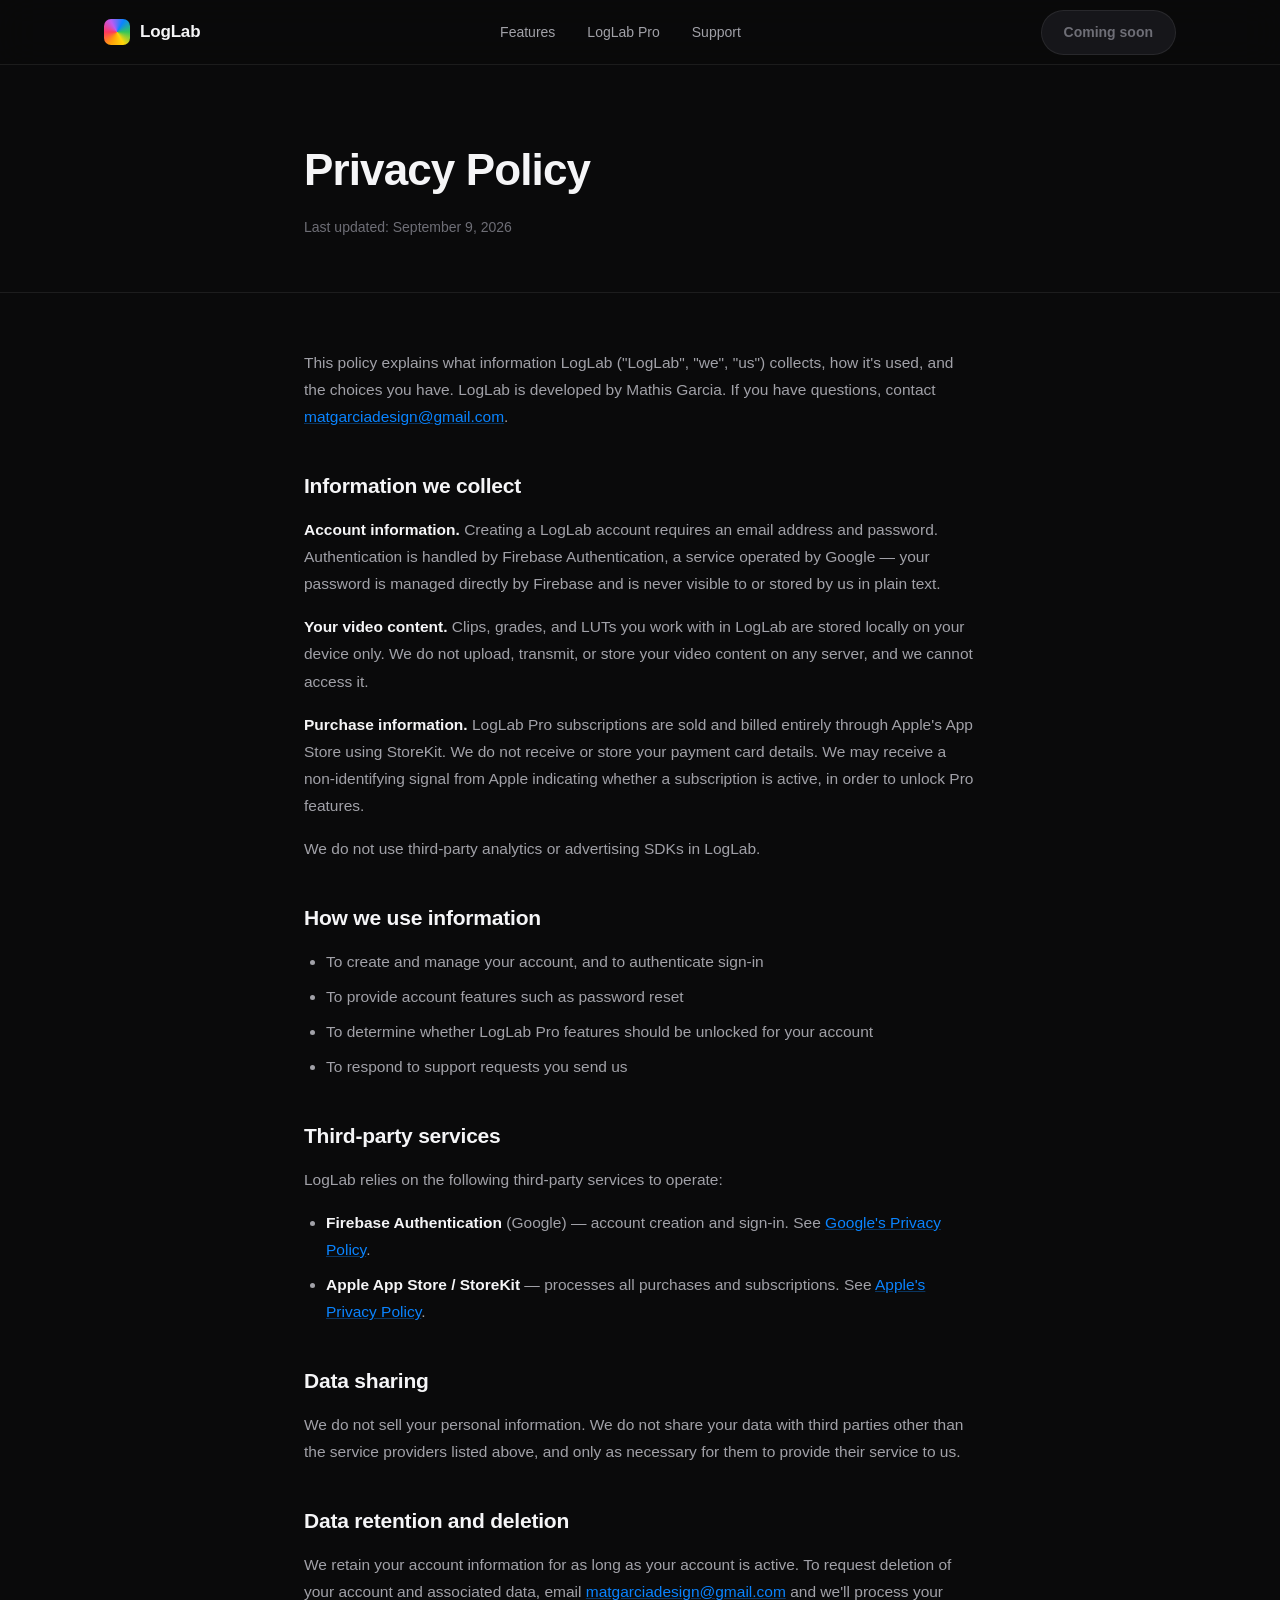
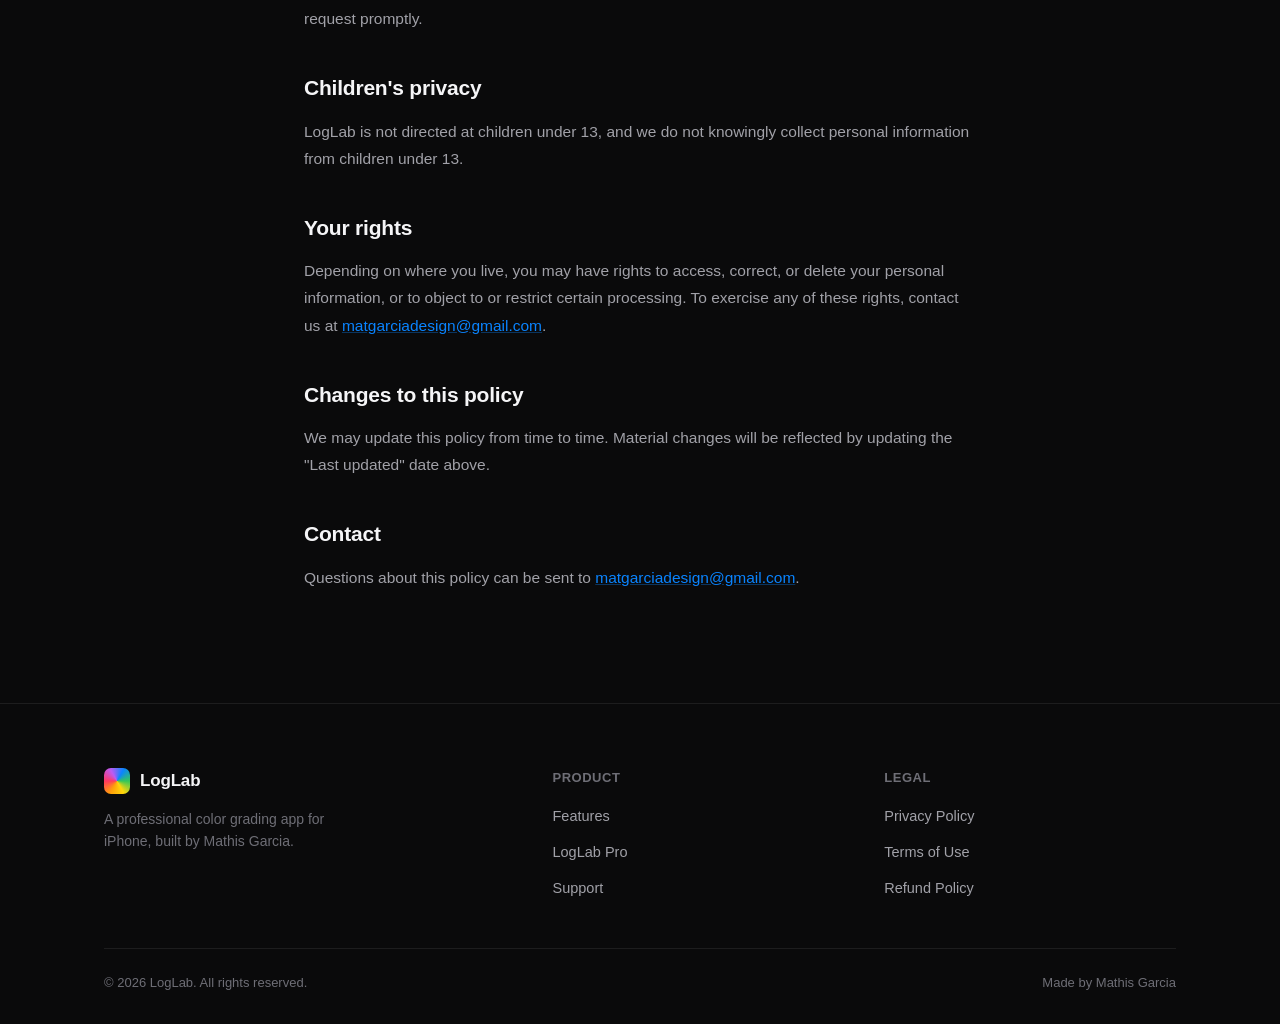
==== privacy.html @ 21fb0ba6 "Build full marketing site with legal pages Homepage presenting LogLab's features and pricing, plus P" ====
<!doctype html>
<html lang="en">
<head>
  <meta charset="utf-8" />
  <meta name="viewport" content="width=device-width, initial-scale=1" />
  <title>Privacy Policy — LogLab</title>
  <meta name="description" content="LogLab's privacy policy: what data we collect, how it's used, and your rights." />
  <link rel="icon" href="data:image/svg+xml,%3Csvg xmlns='http://www.w3.org/2000/svg' viewBox='0 0 32 32'%3E%3Cdefs%3E%3ClinearGradient id='g' x1='0' y1='0' x2='1' y2='1'%3E%3Cstop offset='0' stop-color='%2334c759'/%3E%3Cstop offset='0.33' stop-color='%23ffd60a'/%3E%3Cstop offset='0.66' stop-color='%23ff375f'/%3E%3Cstop offset='1' stop-color='%230a84ff'/%3E%3C/linearGradient%3E%3C/defs%3E%3Crect width='32' height='32' rx='8' fill='%23111'/%3E%3Ccircle cx='16' cy='16' r='9' fill='url(%23g)'/%3E%3C/svg%3E" />
  <link rel="stylesheet" href="/style.css" />
</head>
<body>

  <nav class="nav">
    <div class="nav-inner">
      <a class="brand" href="/">
        <span class="brand-mark"></span>
        LogLab
      </a>
      <div class="nav-links">
        <a href="/#features">Features</a>
        <a href="/#pro">LogLab Pro</a>
        <a href="/support.html">Support</a>
      </div>
      <div class="nav-cta">
        <a class="btn btn-disabled" href="#">Coming soon</a>
      </div>
    </div>
  </nav>

  <header class="legal-header">
    <div class="container-narrow">
      <h1>Privacy Policy</h1>
      <p class="updated">Last updated: September 9, 2026</p>
    </div>
  </header>

  <main class="legal-body">
    <div class="container-narrow">

      <p>This policy explains what information LogLab ("LogLab", "we", "us") collects, how it's used, and the choices you have. LogLab is developed by Mathis Garcia. If you have questions, contact <a href="mailto:matgarciadesign@gmail.com">matgarciadesign@gmail.com</a>.</p>

      <h2>Information we collect</h2>
      <p><strong>Account information.</strong> Creating a LogLab account requires an email address and password. Authentication is handled by Firebase Authentication, a service operated by Google — your password is managed directly by Firebase and is never visible to or stored by us in plain text.</p>
      <p><strong>Your video content.</strong> Clips, grades, and LUTs you work with in LogLab are stored locally on your device only. We do not upload, transmit, or store your video content on any server, and we cannot access it.</p>
      <p><strong>Purchase information.</strong> LogLab Pro subscriptions are sold and billed entirely through Apple's App Store using StoreKit. We do not receive or store your payment card details. We may receive a non-identifying signal from Apple indicating whether a subscription is active, in order to unlock Pro features.</p>
      <p>We do not use third-party analytics or advertising SDKs in LogLab.</p>

      <h2>How we use information</h2>
      <ul>
        <li>To create and manage your account, and to authenticate sign-in</li>
        <li>To provide account features such as password reset</li>
        <li>To determine whether LogLab Pro features should be unlocked for your account</li>
        <li>To respond to support requests you send us</li>
      </ul>

      <h2>Third-party services</h2>
      <p>LogLab relies on the following third-party services to operate:</p>
      <ul>
        <li><strong>Firebase Authentication</strong> (Google) — account creation and sign-in. See <a href="https://policies.google.com/privacy" target="_blank" rel="noopener">Google's Privacy Policy</a>.</li>
        <li><strong>Apple App Store / StoreKit</strong> — processes all purchases and subscriptions. See <a href="https://www.apple.com/legal/privacy/" target="_blank" rel="noopener">Apple's Privacy Policy</a>.</li>
      </ul>

      <h2>Data sharing</h2>
      <p>We do not sell your personal information. We do not share your data with third parties other than the service providers listed above, and only as necessary for them to provide their service to us.</p>

      <h2>Data retention and deletion</h2>
      <p>We retain your account information for as long as your account is active. To request deletion of your account and associated data, email <a href="mailto:matgarciadesign@gmail.com">matgarciadesign@gmail.com</a> and we'll process your request promptly.</p>

      <h2>Children's privacy</h2>
      <p>LogLab is not directed at children under 13, and we do not knowingly collect personal information from children under 13.</p>

      <h2>Your rights</h2>
      <p>Depending on where you live, you may have rights to access, correct, or delete your personal information, or to object to or restrict certain processing. To exercise any of these rights, contact us at <a href="mailto:matgarciadesign@gmail.com">matgarciadesign@gmail.com</a>.</p>

      <h2>Changes to this policy</h2>
      <p>We may update this policy from time to time. Material changes will be reflected by updating the "Last updated" date above.</p>

      <h2>Contact</h2>
      <p>Questions about this policy can be sent to <a href="mailto:matgarciadesign@gmail.com">matgarciadesign@gmail.com</a>.</p>

    </div>
  </main>

  <footer>
    <div class="container">
      <div class="footer-grid">
        <div class="footer-brand">
          <a class="brand" href="/">
            <span class="brand-mark"></span>
            LogLab
          </a>
          <p>A professional color grading app for iPhone, built by Mathis Garcia.</p>
        </div>
        <div class="footer-col">
          <h4>Product</h4>
          <ul>
            <li><a href="/#features">Features</a></li>
            <li><a href="/#pro">LogLab Pro</a></li>
            <li><a href="/support.html">Support</a></li>
          </ul>
        </div>
        <div class="footer-col">
          <h4>Legal</h4>
          <ul>
            <li><a href="/privacy.html">Privacy Policy</a></li>
            <li><a href="/terms.html">Terms of Use</a></li>
            <li><a href="/refunds.html">Refund Policy</a></li>
          </ul>
        </div>
      </div>
      <div class="footer-bottom">
        <span>&copy; 2026 LogLab. All rights reserved.</span>
        <span>Made by Mathis Garcia</span>
      </div>
    </div>
  </footer>

</body>
</html>
---- style.css ----
/* LogLab — shared styles */

:root {
  --bg: #0a0a0b;
  --card: #16161a;
  --card-hover: #1c1c21;
  --border: rgba(255, 255, 255, 0.08);
  --border-strong: rgba(255, 255, 255, 0.14);
  --text: #f5f5f7;
  --text-secondary: #a1a1a8;
  --text-tertiary: #6e6e76;
  --green: #34c759;
  --yellow: #ffd60a;
  --orange: #ff9f0a;
  --pink: #ff375f;
  --purple: #bf5af2;
  --blue: #0a84ff;
  --gradient: conic-gradient(from 90deg, var(--green), var(--yellow), var(--orange), var(--pink), var(--purple), var(--blue), var(--green));
  --radius-lg: 24px;
  --radius-md: 16px;
  --radius-sm: 10px;
  --container: 1120px;
  --container-narrow: 720px;
}

* {
  box-sizing: border-box;
}

html {
  background: var(--bg);
}

body {
  margin: 0;
  background: var(--bg);
  color: var(--text);
  font-family: -apple-system, BlinkMacSystemFont, "SF Pro Text", "Helvetica Neue", Arial, sans-serif;
  -webkit-font-smoothing: antialiased;
  line-height: 1.5;
}

img, svg {
  max-width: 100%;
  display: block;
}

a {
  color: inherit;
  text-decoration: none;
}

.container {
  max-width: var(--container);
  margin: 0 auto;
  padding: 0 24px;
}

.container-narrow {
  max-width: var(--container-narrow);
  margin: 0 auto;
  padding: 0 24px;
}

/* Nav */

.nav {
  position: sticky;
  top: 0;
  z-index: 50;
  backdrop-filter: blur(20px);
  -webkit-backdrop-filter: blur(20px);
  background: rgba(10, 10, 11, 0.72);
  border-bottom: 1px solid var(--border);
}

.nav-inner {
  max-width: var(--container);
  margin: 0 auto;
  padding: 0 24px;
  height: 64px;
  display: flex;
  align-items: center;
  justify-content: space-between;
  gap: 24px;
}

.brand {
  display: flex;
  align-items: center;
  gap: 10px;
  font-size: 17px;
  font-weight: 600;
  letter-spacing: -0.01em;
}

.brand-mark {
  width: 26px;
  height: 26px;
  border-radius: 7px;
  background: var(--gradient);
  flex-shrink: 0;
}

.nav-links {
  display: flex;
  align-items: center;
  gap: 32px;
  font-size: 14px;
  color: var(--text-secondary);
}

.nav-links a:hover {
  color: var(--text);
}

.nav-cta {
  display: flex;
  align-items: center;
  gap: 16px;
}

/* Buttons */

.btn {
  display: inline-flex;
  align-items: center;
  justify-content: center;
  gap: 8px;
  padding: 11px 22px;
  border-radius: 100px;
  font-size: 14px;
  font-weight: 600;
  border: 1px solid transparent;
  cursor: pointer;
  transition: transform 0.15s ease, background 0.15s ease, opacity 0.15s ease;
  white-space: nowrap;
}

.btn:active {
  transform: scale(0.97);
}

.btn-primary {
  background: var(--text);
  color: #000;
}

.btn-primary:hover {
  background: #d6d6da;
}

.btn-secondary {
  background: transparent;
  border-color: var(--border-strong);
  color: var(--text);
}

.btn-secondary:hover {
  background: rgba(255, 255, 255, 0.06);
}

.btn-disabled {
  background: var(--card);
  color: var(--text-tertiary);
  border-color: var(--border);
  cursor: default;
  pointer-events: none;
}

.btn-lg {
  padding: 15px 30px;
  font-size: 16px;
}

/* Hero */

.hero {
  padding: 120px 0 80px;
  text-align: center;
  position: relative;
  overflow: hidden;
}

.hero-glow {
  position: absolute;
  top: -200px;
  left: 50%;
  transform: translateX(-50%);
  width: 900px;
  height: 500px;
  background: var(--gradient);
  filter: blur(160px);
  opacity: 0.16;
  pointer-events: none;
}

.eyebrow {
  display: inline-flex;
  align-items: center;
  gap: 8px;
  font-size: 13px;
  font-weight: 600;
  color: var(--text-secondary);
  background: var(--card);
  border: 1px solid var(--border);
  padding: 6px 14px;
  border-radius: 100px;
  margin-bottom: 28px;
}

.hero h1 {
  font-size: clamp(2.6rem, 6vw, 4.5rem);
  font-weight: 700;
  letter-spacing: -0.03em;
  line-height: 1.05;
  margin: 0 0 24px;
}

.hero p.lead {
  font-size: clamp(1.05rem, 2vw, 1.3rem);
  color: var(--text-secondary);
  max-width: 620px;
  margin: 0 auto 40px;
  line-height: 1.55;
}

.hero-actions {
  display: flex;
  align-items: center;
  justify-content: center;
  gap: 14px;
  flex-wrap: wrap;
  margin-bottom: 12px;
}

.hero-note {
  font-size: 13px;
  color: var(--text-tertiary);
}

/* Placeholder assets */

.asset-placeholder {
  border: 1px dashed var(--border-strong);
  border-radius: var(--radius-md);
  background: var(--card);
  color: var(--text-tertiary);
  display: flex;
  flex-direction: column;
  align-items: center;
  justify-content: center;
  text-align: center;
  font-size: 13px;
  padding: 16px;
  line-height: 1.5;
  gap: 6px;
}

.asset-placeholder code {
  color: var(--text-secondary);
  font-family: ui-monospace, SFMono-Regular, Menlo, monospace;
  font-size: 12px;
}

.hero-shot {
  margin-top: 64px;
  max-width: 920px;
  margin-left: auto;
  margin-right: auto;
  aspect-ratio: 16 / 10;
}

/* Sections */

section {
  padding: 96px 0;
}

.section-head {
  text-align: center;
  max-width: 620px;
  margin: 0 auto 56px;
}

.section-head .kicker {
  font-size: 13px;
  font-weight: 700;
  letter-spacing: 0.06em;
  text-transform: uppercase;
  color: var(--blue);
  margin-bottom: 12px;
}

.section-head h2 {
  font-size: clamp(1.8rem, 3.5vw, 2.5rem);
  font-weight: 700;
  letter-spacing: -0.02em;
  margin: 0 0 14px;
}

.section-head p {
  color: var(--text-secondary);
  font-size: 17px;
  line-height: 1.6;
  margin: 0;
}

/* Feature grid */

.grid {
  display: grid;
  grid-template-columns: repeat(3, 1fr);
  gap: 20px;
}

.card {
  background: var(--card);
  border: 1px solid var(--border);
  border-radius: var(--radius-md);
  padding: 32px;
}

.card-icon {
  width: 44px;
  height: 44px;
  border-radius: 12px;
  display: flex;
  align-items: center;
  justify-content: center;
  margin-bottom: 20px;
}

.card-icon svg {
  width: 22px;
  height: 22px;
}

.card h3 {
  font-size: 18px;
  font-weight: 600;
  margin: 0 0 10px;
  letter-spacing: -0.01em;
}

.card p {
  font-size: 14.5px;
  color: var(--text-secondary);
  line-height: 1.6;
  margin: 0;
}

/* Showcase */

.showcase-grid {
  display: grid;
  grid-template-columns: repeat(3, 1fr);
  gap: 20px;
}

.showcase-item .asset-placeholder {
  aspect-ratio: 9 / 18;
  border-radius: var(--radius-lg);
}

.showcase-caption {
  margin-top: 14px;
  text-align: center;
  font-size: 14px;
  color: var(--text-secondary);
}

/* Pricing */

.pricing-grid {
  display: grid;
  grid-template-columns: 1fr 1fr;
  gap: 24px;
  max-width: 800px;
  margin: 0 auto;
}

.plan {
  background: var(--card);
  border: 1px solid var(--border);
  border-radius: var(--radius-lg);
  padding: 36px;
}

.plan-pro {
  border-color: var(--border-strong);
  background: linear-gradient(180deg, rgba(255,255,255,0.04), var(--card) 40%);
  position: relative;
}

.plan-badge {
  position: absolute;
  top: -12px;
  right: 28px;
  background: var(--gradient);
  color: #000;
  font-size: 11px;
  font-weight: 700;
  padding: 5px 12px;
  border-radius: 100px;
}

.plan h3 {
  font-size: 15px;
  font-weight: 600;
  color: var(--text-secondary);
  margin: 0 0 8px;
  text-transform: uppercase;
  letter-spacing: 0.04em;
}

.plan .price {
  font-size: 36px;
  font-weight: 700;
  letter-spacing: -0.02em;
  margin: 0 0 4px;
}

.plan .price span {
  font-size: 15px;
  font-weight: 500;
  color: var(--text-tertiary);
}

.plan .price-note {
  font-size: 13px;
  color: var(--text-tertiary);
  margin: 0 0 28px;
}

.plan ul {
  list-style: none;
  padding: 0;
  margin: 0 0 28px;
  display: flex;
  flex-direction: column;
  gap: 12px;
}

.plan li {
  display: flex;
  align-items: flex-start;
  gap: 10px;
  font-size: 14.5px;
  color: var(--text-secondary);
  line-height: 1.5;
}

.plan li svg {
  flex-shrink: 0;
  margin-top: 3px;
  width: 15px;
  height: 15px;
}

/* CTA band */

.cta-band {
  text-align: center;
  border-top: 1px solid var(--border);
}

.cta-band h2 {
  font-size: clamp(1.8rem, 4vw, 2.75rem);
  font-weight: 700;
  letter-spacing: -0.02em;
  margin: 0 0 16px;
}

.cta-band p {
  color: var(--text-secondary);
  font-size: 16px;
  margin: 0 0 36px;
}

/* Footer */

footer {
  border-top: 1px solid var(--border);
  padding: 64px 0 32px;
}

.footer-grid {
  display: grid;
  grid-template-columns: 1.4fr 1fr 1fr;
  gap: 40px;
  padding-bottom: 48px;
}

.footer-brand p {
  color: var(--text-tertiary);
  font-size: 14px;
  margin: 14px 0 0;
  max-width: 260px;
  line-height: 1.6;
}

.footer-col h4 {
  font-size: 13px;
  font-weight: 600;
  color: var(--text-tertiary);
  text-transform: uppercase;
  letter-spacing: 0.04em;
  margin: 0 0 16px;
}

.footer-col ul {
  list-style: none;
  padding: 0;
  margin: 0;
  display: flex;
  flex-direction: column;
  gap: 12px;
}

.footer-col a {
  font-size: 14.5px;
  color: var(--text-secondary);
}

.footer-col a:hover {
  color: var(--text);
}

.footer-bottom {
  border-top: 1px solid var(--border);
  padding-top: 24px;
  display: flex;
  align-items: center;
  justify-content: space-between;
  flex-wrap: wrap;
  gap: 12px;
  font-size: 13px;
  color: var(--text-tertiary);
}

/* Legal pages */

.legal-header {
  padding: 72px 0 40px;
  border-bottom: 1px solid var(--border);
}

.legal-header h1 {
  font-size: clamp(2rem, 4vw, 2.75rem);
  font-weight: 700;
  letter-spacing: -0.02em;
  margin: 0 0 12px;
}

.legal-header .updated {
  color: var(--text-tertiary);
  font-size: 14px;
}

.legal-body {
  padding: 56px 0 96px;
}

.legal-body h2 {
  font-size: 21px;
  font-weight: 600;
  letter-spacing: -0.01em;
  margin: 40px 0 14px;
}

.legal-body h2:first-child {
  margin-top: 0;
}

.legal-body p {
  color: var(--text-secondary);
  font-size: 15.5px;
  line-height: 1.75;
  margin: 0 0 16px;
}

.legal-body ul {
  color: var(--text-secondary);
  font-size: 15.5px;
  line-height: 1.75;
  padding-left: 22px;
  margin: 0 0 16px;
}

.legal-body li {
  margin-bottom: 8px;
}

.legal-body a {
  color: var(--blue);
  text-decoration: underline;
  text-decoration-color: rgba(10, 132, 255, 0.35);
}

.legal-body a:hover {
  text-decoration-color: var(--blue);
}

.legal-body strong {
  color: var(--text);
}

/* Responsive */

@media (max-width: 860px) {
  .nav-links { display: none; }
  .grid { grid-template-columns: 1fr; }
  .showcase-grid { grid-template-columns: 1fr; }
  .pricing-grid { grid-template-columns: 1fr; }
  .footer-grid { grid-template-columns: 1fr; gap: 32px; }
  section { padding: 64px 0; }
  .hero { padding: 88px 0 56px; }
}
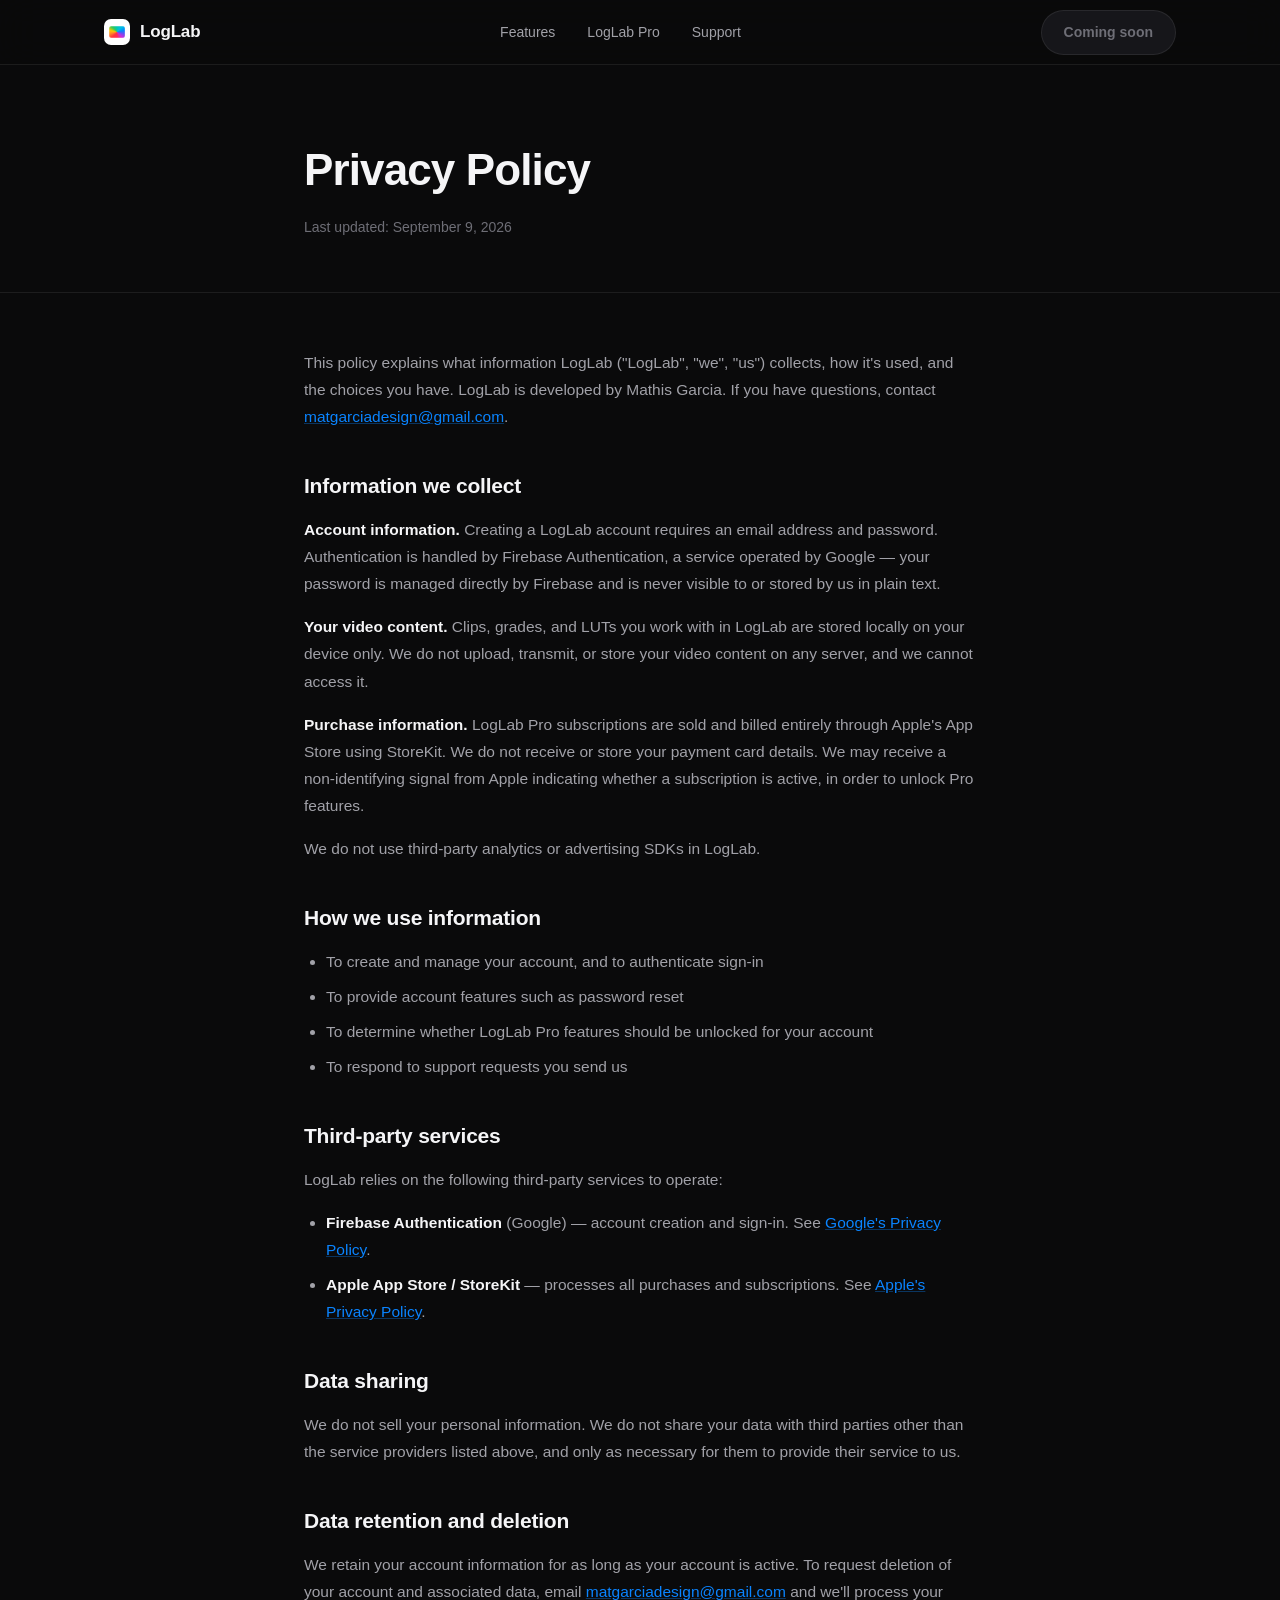
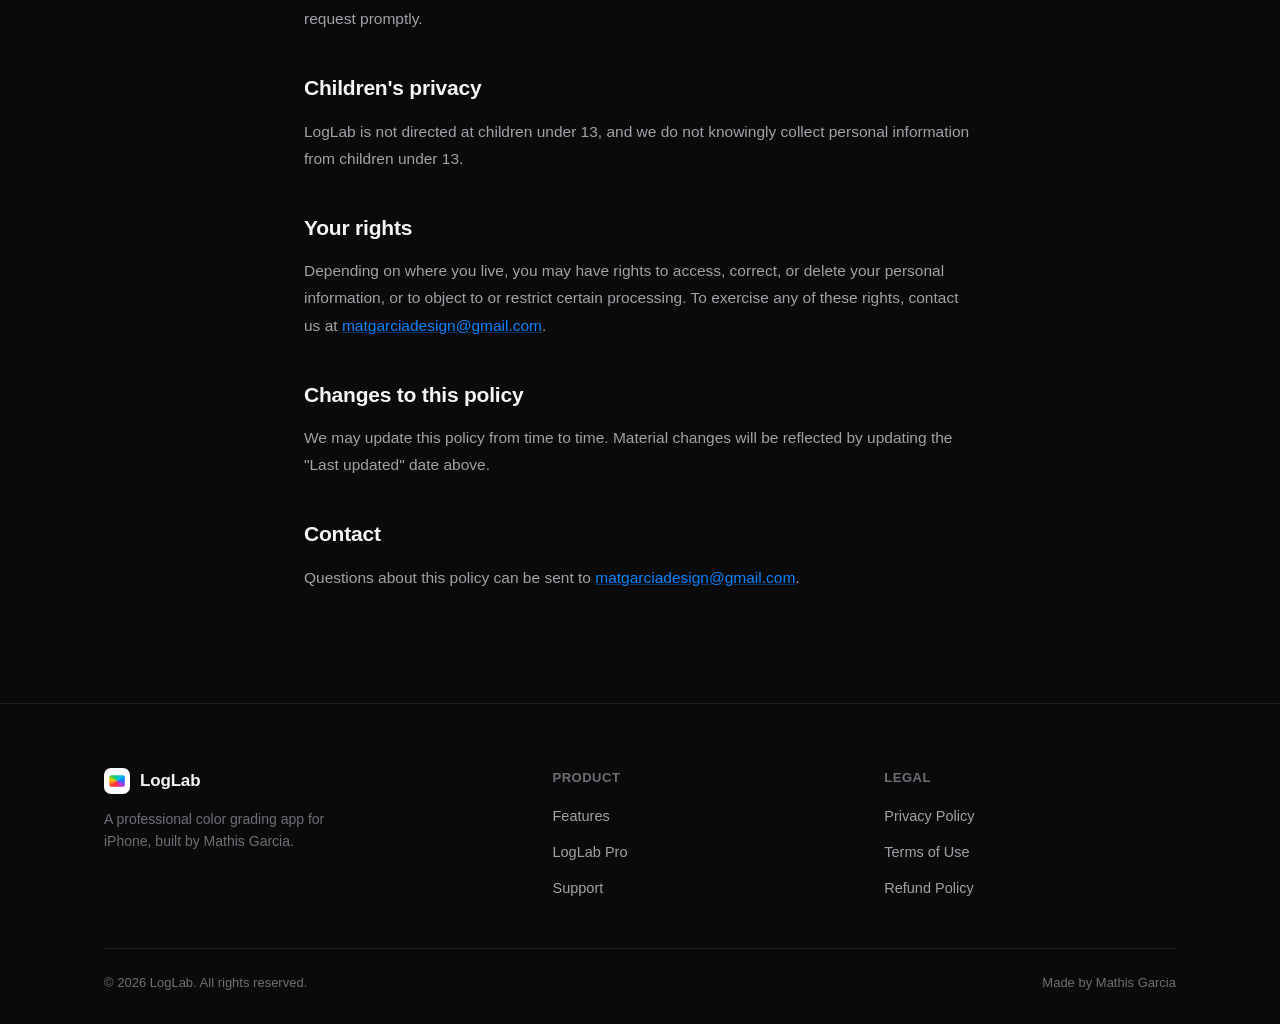
==== commit 7b4a2c74: "Use real app icon consistently for nav mark and favicon Replaces the CSS gradient approximation in t" ====
--- a/privacy.html
+++ b/privacy.html
@@ -5,7 +5,7 @@
   <meta name="viewport" content="width=device-width, initial-scale=1" />
   <title>Privacy Policy — LogLab</title>
   <meta name="description" content="LogLab's privacy policy: what data we collect, how it's used, and your rights." />
-  <link rel="icon" href="data:image/svg+xml,%3Csvg xmlns='http://www.w3.org/2000/svg' viewBox='0 0 32 32'%3E%3Cdefs%3E%3ClinearGradient id='g' x1='0' y1='0' x2='1' y2='1'%3E%3Cstop offset='0' stop-color='%2334c759'/%3E%3Cstop offset='0.33' stop-color='%23ffd60a'/%3E%3Cstop offset='0.66' stop-color='%23ff375f'/%3E%3Cstop offset='1' stop-color='%230a84ff'/%3E%3C/linearGradient%3E%3C/defs%3E%3Crect width='32' height='32' rx='8' fill='%23111'/%3E%3Ccircle cx='16' cy='16' r='9' fill='url(%23g)'/%3E%3C/svg%3E" />
+  <link rel="icon" href="/app-icon.png" />
   <link rel="stylesheet" href="/style.css" />
 </head>
 <body>
--- a/style.css
+++ b/style.css
@@ -98,7 +98,7 @@
   width: 26px;
   height: 26px;
   border-radius: 7px;
-  background: var(--gradient);
+  background: url('/app-icon.png') center / cover no-repeat;
   flex-shrink: 0;
 }
 
@@ -195,6 +195,14 @@
   pointer-events: none;
 }
 
+.hero-icon {
+  width: 96px;
+  height: 96px;
+  border-radius: 22px;
+  margin: 0 auto 28px;
+  box-shadow: 0 16px 40px rgba(0, 0, 0, 0.45);
+}
+
 .eyebrow {
   display: inline-flex;
   align-items: center;
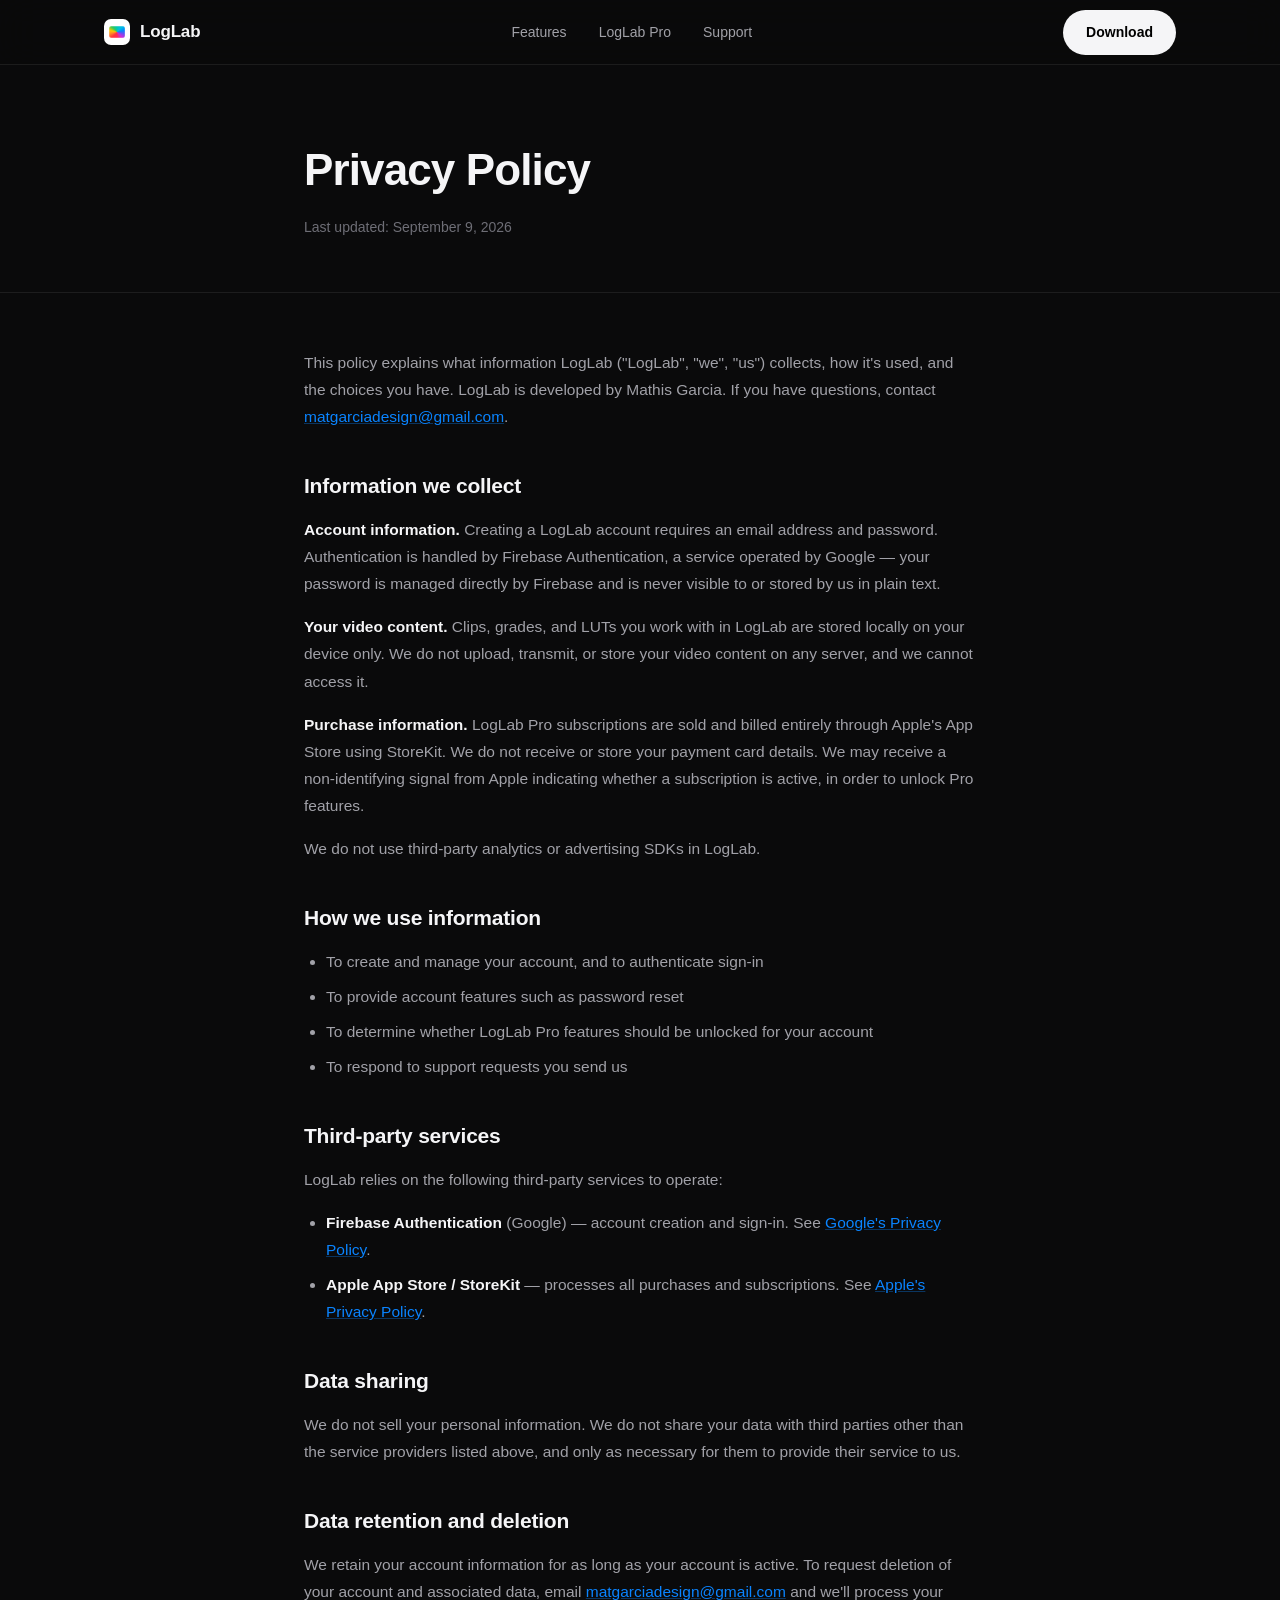
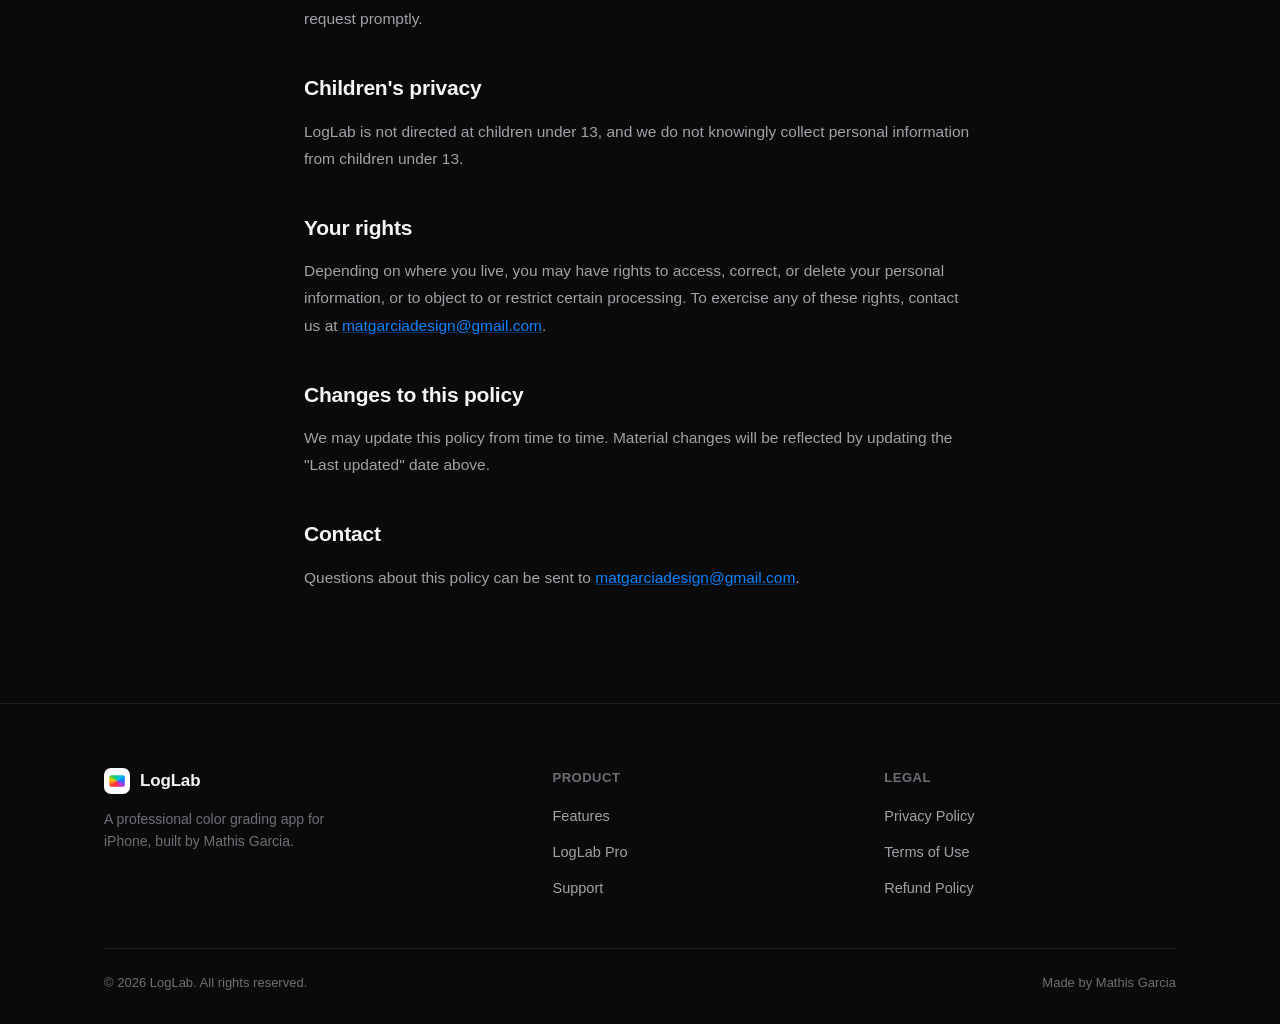
==== commit d221a0db: "Update site copy and CTAs now that LogLab is live on the App Store Co-Authored-By: Claude Sonnet 5 <" ====
--- a/privacy.html
+++ b/privacy.html
@@ -22,7 +22,7 @@
         <a href="/support.html">Support</a>
       </div>
       <div class="nav-cta">
-        <a class="btn btn-disabled" href="#">Coming soon</a>
+        <a class="btn btn-primary" href="https://apps.apple.com/fr/app/loglab/id6808128285?l=en-GB" target="_blank" rel="noopener">Download</a>
       </div>
     </div>
   </nav>
--- a/style.css
+++ b/style.css
@@ -272,11 +272,15 @@
 }
 
 .hero-shot {
+  display: block;
   margin-top: 64px;
   max-width: 920px;
+  width: 100%;
+  height: auto;
   margin-left: auto;
   margin-right: auto;
-  aspect-ratio: 16 / 10;
+  border-radius: var(--radius-lg);
+  box-shadow: 0 40px 80px -20px rgba(0, 0, 0, 0.5);
 }
 
 /* Sections */
@@ -368,6 +372,13 @@
 
 .showcase-item .asset-placeholder {
   aspect-ratio: 9 / 18;
+  border-radius: var(--radius-lg);
+}
+
+.showcase-shot {
+  width: 100%;
+  height: auto;
+  display: block;
   border-radius: var(--radius-lg);
 }
 
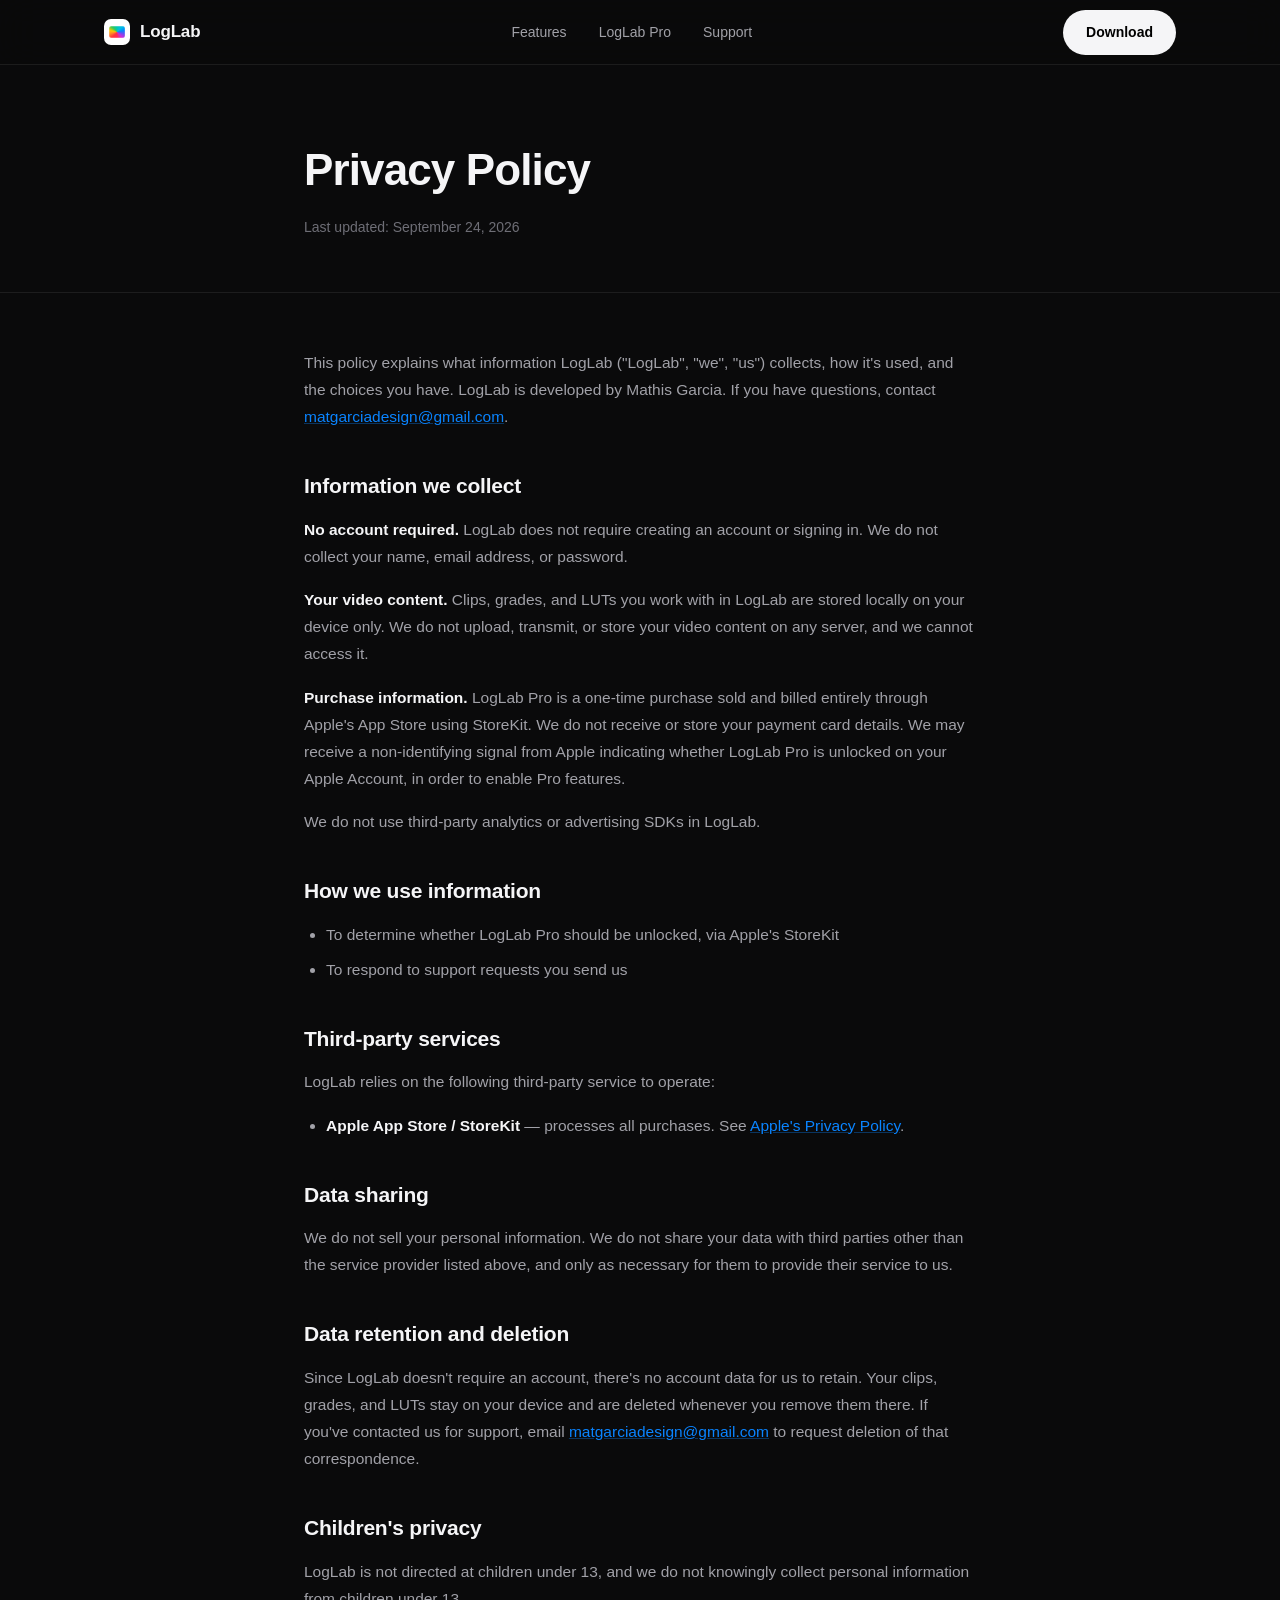
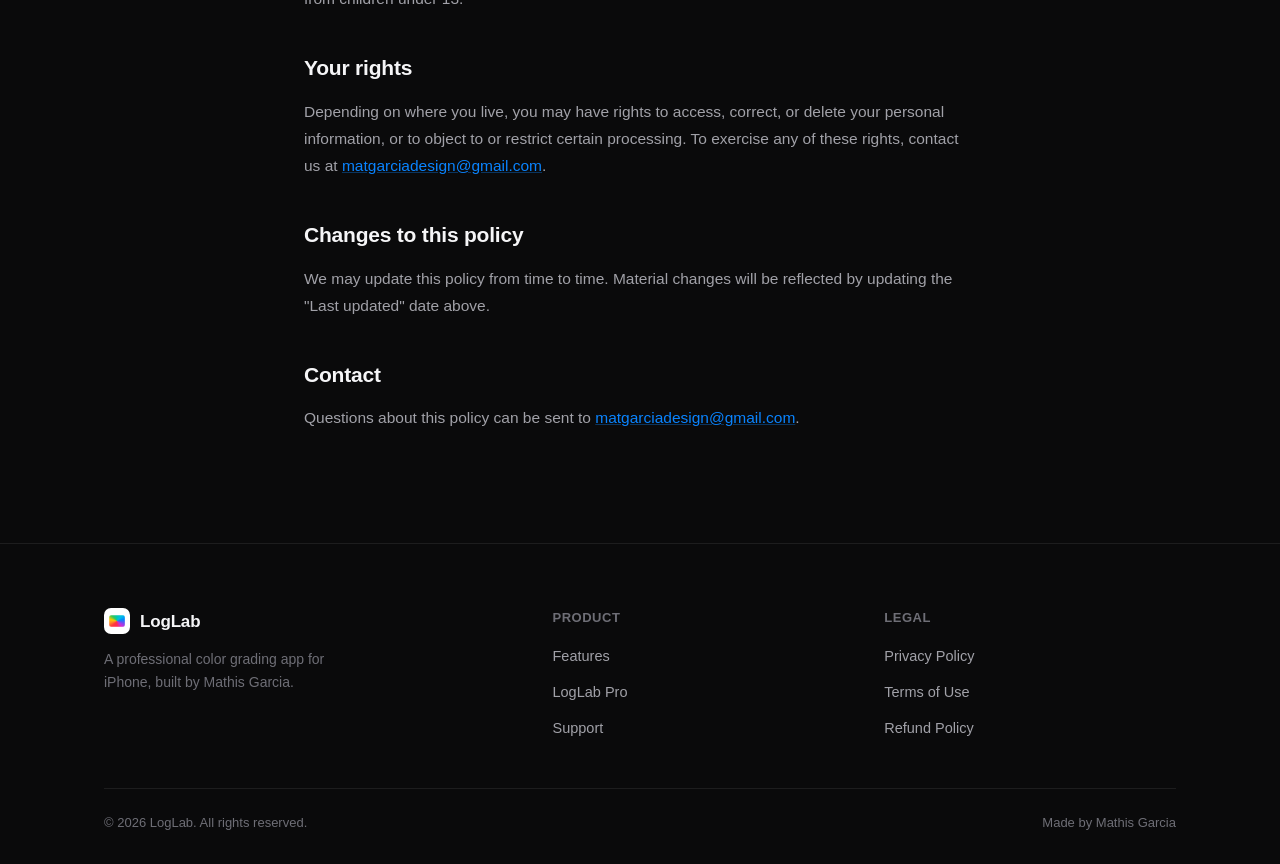
==== commit ef883bc9: "Switch pricing and legal copy from subscription to lifetime purchase LogLab Pro moved from a $4/mont" ====
--- a/privacy.html
+++ b/privacy.html
@@ -30,7 +30,7 @@
   <header class="legal-header">
     <div class="container-narrow">
       <h1>Privacy Policy</h1>
-      <p class="updated">Last updated: September 9, 2026</p>
+      <p class="updated">Last updated: September 24, 2026</p>
     </div>
   </header>
 
@@ -40,31 +40,28 @@
       <p>This policy explains what information LogLab ("LogLab", "we", "us") collects, how it's used, and the choices you have. LogLab is developed by Mathis Garcia. If you have questions, contact <a href="mailto:matgarciadesign@gmail.com">matgarciadesign@gmail.com</a>.</p>
 
       <h2>Information we collect</h2>
-      <p><strong>Account information.</strong> Creating a LogLab account requires an email address and password. Authentication is handled by Firebase Authentication, a service operated by Google — your password is managed directly by Firebase and is never visible to or stored by us in plain text.</p>
+      <p><strong>No account required.</strong> LogLab does not require creating an account or signing in. We do not collect your name, email address, or password.</p>
       <p><strong>Your video content.</strong> Clips, grades, and LUTs you work with in LogLab are stored locally on your device only. We do not upload, transmit, or store your video content on any server, and we cannot access it.</p>
-      <p><strong>Purchase information.</strong> LogLab Pro subscriptions are sold and billed entirely through Apple's App Store using StoreKit. We do not receive or store your payment card details. We may receive a non-identifying signal from Apple indicating whether a subscription is active, in order to unlock Pro features.</p>
+      <p><strong>Purchase information.</strong> LogLab Pro is a one-time purchase sold and billed entirely through Apple's App Store using StoreKit. We do not receive or store your payment card details. We may receive a non-identifying signal from Apple indicating whether LogLab Pro is unlocked on your Apple Account, in order to enable Pro features.</p>
       <p>We do not use third-party analytics or advertising SDKs in LogLab.</p>
 
       <h2>How we use information</h2>
       <ul>
-        <li>To create and manage your account, and to authenticate sign-in</li>
-        <li>To provide account features such as password reset</li>
-        <li>To determine whether LogLab Pro features should be unlocked for your account</li>
+        <li>To determine whether LogLab Pro should be unlocked, via Apple's StoreKit</li>
         <li>To respond to support requests you send us</li>
       </ul>
 
       <h2>Third-party services</h2>
-      <p>LogLab relies on the following third-party services to operate:</p>
+      <p>LogLab relies on the following third-party service to operate:</p>
       <ul>
-        <li><strong>Firebase Authentication</strong> (Google) — account creation and sign-in. See <a href="https://policies.google.com/privacy" target="_blank" rel="noopener">Google's Privacy Policy</a>.</li>
-        <li><strong>Apple App Store / StoreKit</strong> — processes all purchases and subscriptions. See <a href="https://www.apple.com/legal/privacy/" target="_blank" rel="noopener">Apple's Privacy Policy</a>.</li>
+        <li><strong>Apple App Store / StoreKit</strong> — processes all purchases. See <a href="https://www.apple.com/legal/privacy/" target="_blank" rel="noopener">Apple's Privacy Policy</a>.</li>
       </ul>
 
       <h2>Data sharing</h2>
-      <p>We do not sell your personal information. We do not share your data with third parties other than the service providers listed above, and only as necessary for them to provide their service to us.</p>
+      <p>We do not sell your personal information. We do not share your data with third parties other than the service provider listed above, and only as necessary for them to provide their service to us.</p>
 
       <h2>Data retention and deletion</h2>
-      <p>We retain your account information for as long as your account is active. To request deletion of your account and associated data, email <a href="mailto:matgarciadesign@gmail.com">matgarciadesign@gmail.com</a> and we'll process your request promptly.</p>
+      <p>Since LogLab doesn't require an account, there's no account data for us to retain. Your clips, grades, and LUTs stay on your device and are deleted whenever you remove them there. If you've contacted us for support, email <a href="mailto:matgarciadesign@gmail.com">matgarciadesign@gmail.com</a> to request deletion of that correspondence.</p>
 
       <h2>Children's privacy</h2>
       <p>LogLab is not directed at children under 13, and we do not knowingly collect personal information from children under 13.</p>
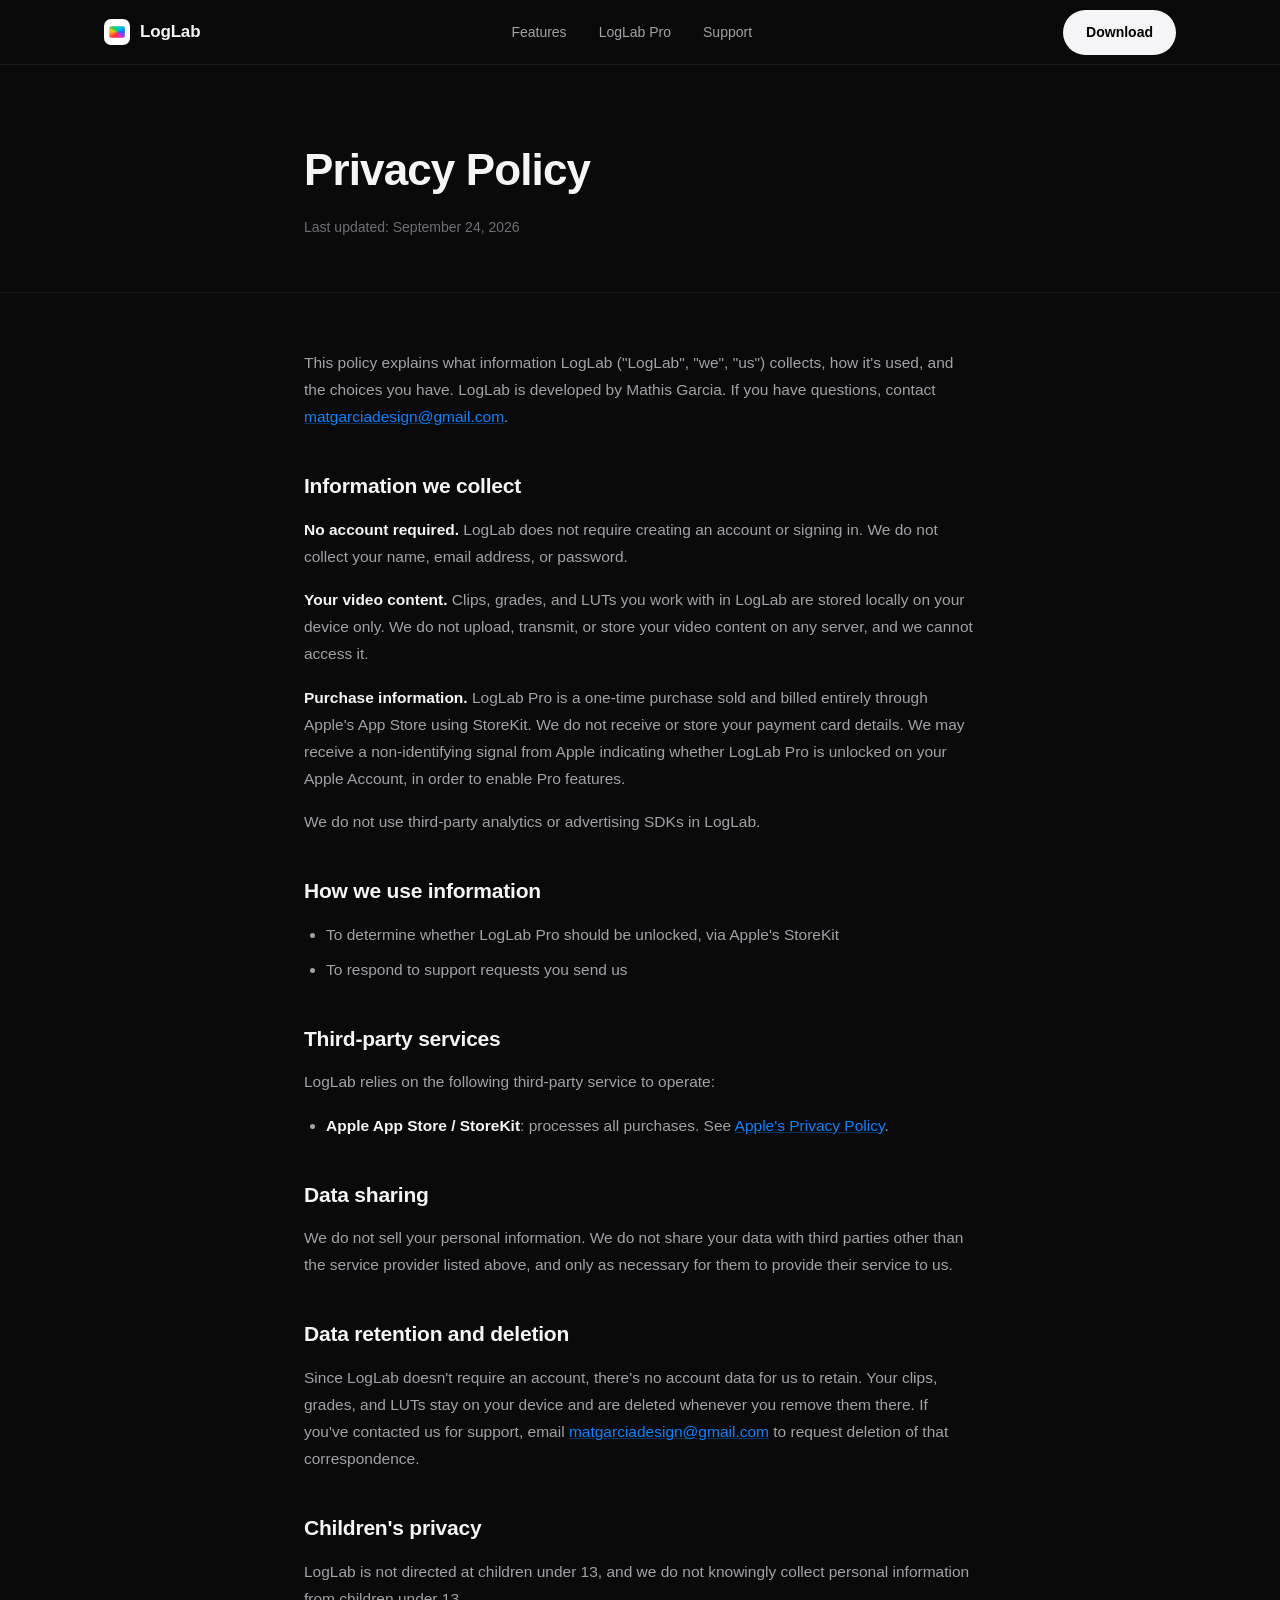
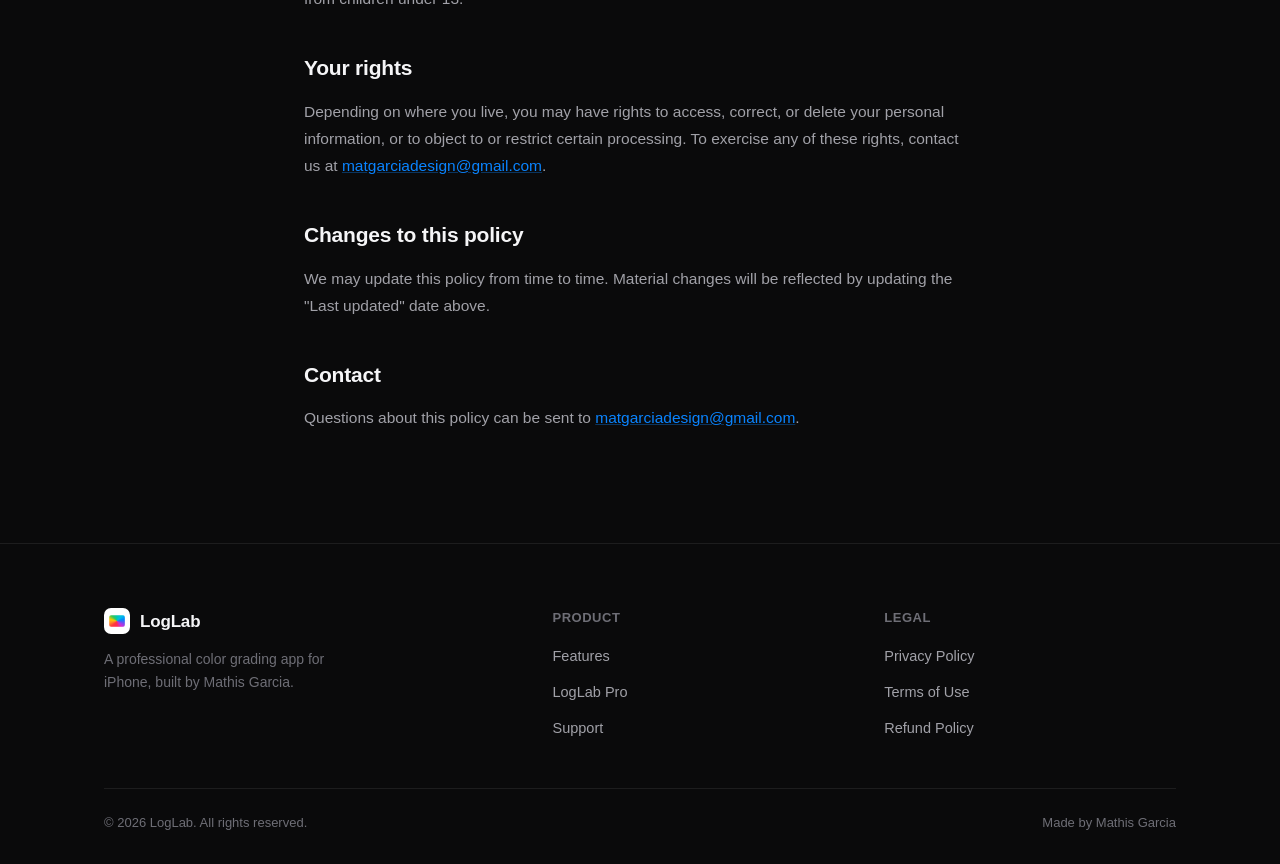
==== commit 08b14016: "Copy pass: remove em dashes site-wide, update headings and CTA - Rewrote all em-dash-joined sentence" ====
--- a/privacy.html
+++ b/privacy.html
@@ -3,7 +3,7 @@
 <head>
   <meta charset="utf-8" />
   <meta name="viewport" content="width=device-width, initial-scale=1" />
-  <title>Privacy Policy — LogLab</title>
+  <title>LogLab Privacy Policy</title>
   <meta name="description" content="LogLab's privacy policy: what data we collect, how it's used, and your rights." />
   <link rel="icon" href="/app-icon.png" />
   <link rel="stylesheet" href="/style.css" />
@@ -54,7 +54,7 @@
       <h2>Third-party services</h2>
       <p>LogLab relies on the following third-party service to operate:</p>
       <ul>
-        <li><strong>Apple App Store / StoreKit</strong> — processes all purchases. See <a href="https://www.apple.com/legal/privacy/" target="_blank" rel="noopener">Apple's Privacy Policy</a>.</li>
+        <li><strong>Apple App Store / StoreKit</strong>: processes all purchases. See <a href="https://www.apple.com/legal/privacy/" target="_blank" rel="noopener">Apple's Privacy Policy</a>.</li>
       </ul>
 
       <h2>Data sharing</h2>
